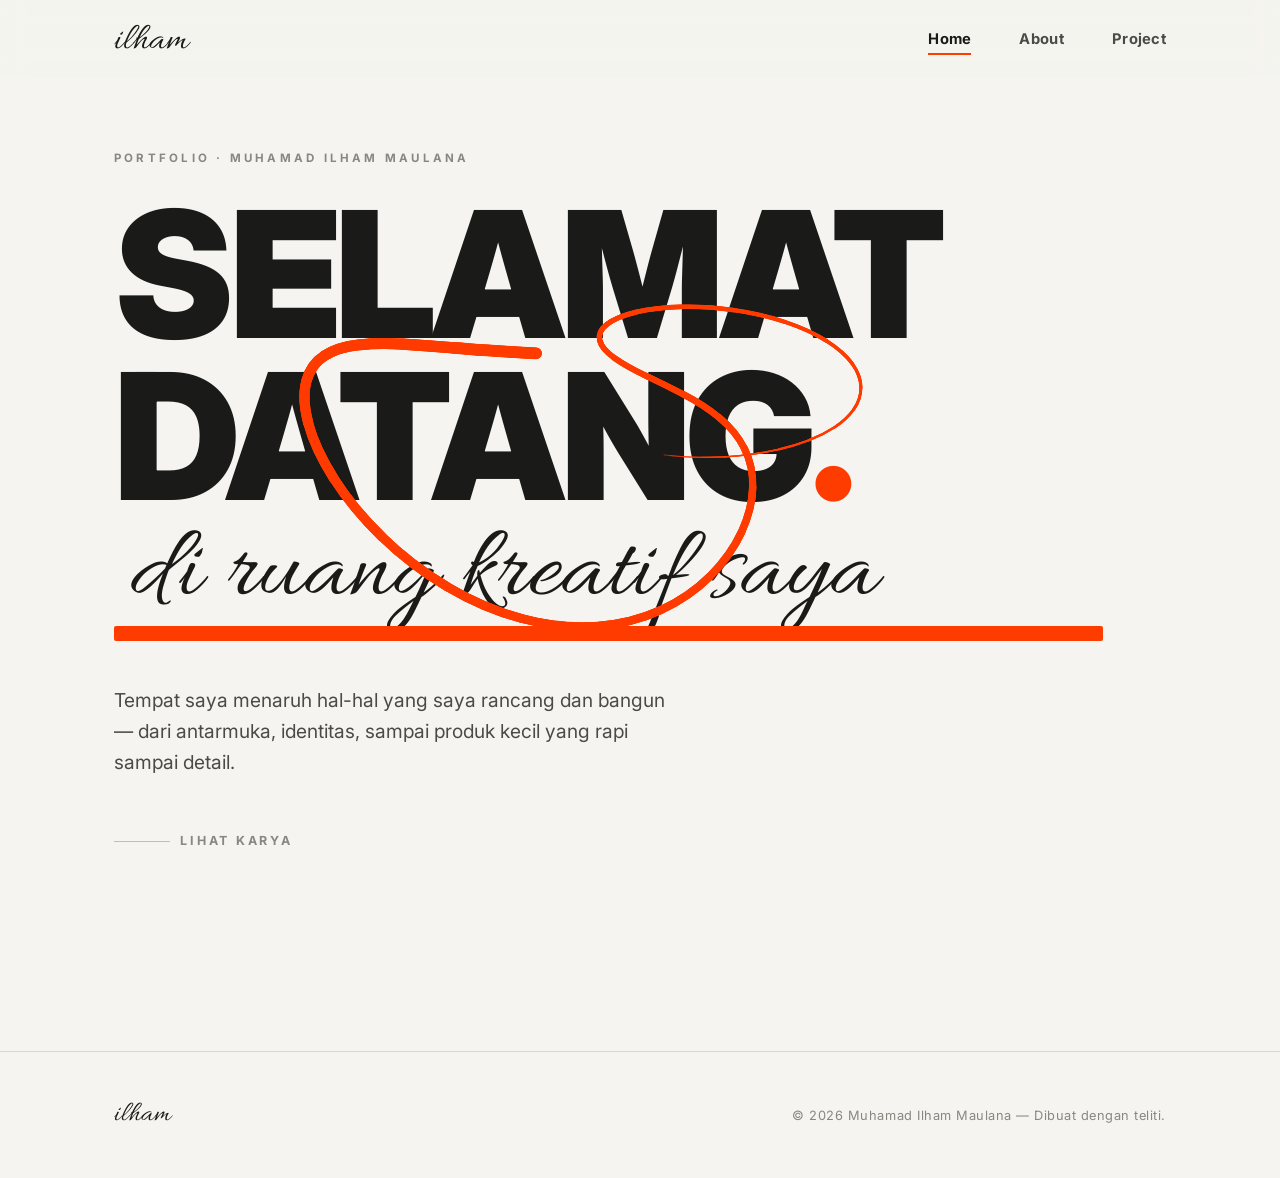
==== index.html @ 676413cc "first commit" ====
<!DOCTYPE html>
<html lang="id">
<head>
  <meta charset="UTF-8" />
  <meta name="viewport" content="width=device-width, initial-scale=1.0" />
  <title>ilham — Portfolio</title>
  <meta name="description" content="Portfolio Muhamad Ilham Maulana." />
  <link rel="preconnect" href="https://fonts.googleapis.com" />
  <link rel="preconnect" href="https://fonts.gstatic.com" crossorigin />
  <link href="https://fonts.googleapis.com/css2?family=Inter:wght@400;500;600;700;800;900&family=Allura&display=swap" rel="stylesheet" />
  <link rel="stylesheet" href="css/style.css" />
</head>
<body>

  <!-- cursor trail overlay -->
  <canvas class="cursor-trail" aria-hidden="true"></canvas>

  <!-- ===== Navbar (shared) ===== -->
  <header class="nav">
    <div class="container nav__inner">
      <a class="nav__logo" href="index.html" aria-label="ilham — beranda">ilham</a>
      <nav aria-label="Utama">
        <ul class="nav__links">
          <li><a class="nav__link" href="index.html">Home</a></li>
          <li><a class="nav__link" href="about.html">About</a></li>
          <li><a class="nav__link" href="projects.html">Project</a></li>
        </ul>
      </nav>
    </div>
  </header>

  <!-- ===== Hero ===== -->
  <main>
    <section class="hero container">
      <p class="hero__eyebrow eyebrow reveal d1">Portfolio · Muhamad Ilham Maulana</p>

      <h1 class="hero__title reveal d2">
        Selamat<br />Datang<span class="dot">.</span>
      </h1>

      <p class="hero__script reveal d3">di ruang kreatif saya</p>

      <p class="hero__lead reveal d4">
        Tempat saya menaruh hal-hal yang saya rancang dan bangun — dari
        antarmuka, identitas, sampai produk kecil yang rapi sampai detail.
      </p>

      <a class="hero__cue reveal d4" href="projects.html">
        <span class="line"></span> Lihat karya
      </a>
    </section>
  </main>

  <!-- ===== Footer (shared) ===== -->
  <footer class="foot">
    <div class="container foot__inner">
      <span class="foot__mark">ilham</span>
      <span class="foot__meta">© 2026 Muhamad Ilham Maulana — Dibuat dengan teliti.</span>
    </div>
  </footer>

  <script src="js/cursor.js"></script>
  <script src="js/main.js"></script>
</body>
</html>
---- css/style.css ----
/* =============================================================
   ilham — Portfolio
   Brand tokens by client. Type: Brother Signature + Inter.
   ============================================================= */

:root {
  /* Background */
  --aw-bg-base:        #FFFFFF;
  --aw-bg-page:        #F5F4F0;
  --aw-bg-surface:     #EEECEA;
  --aw-bg-hover:       #E4E2DC;
  /* Text */
  --aw-text-primary:   #1A1A18;
  --aw-text-secondary: #4A4A47;
  --aw-text-muted:     #888780;
  /* Border */
  --aw-border:         #D8D6D0;
  --aw-border-strong:  #C0BDB6;
  /* Brand / Accent */
  --aw-black:          #000000;
  --aw-yellow:         #E8E100;
  --aw-green:          #00C896;
  --aw-red:            #FF3C00;

  /* Type */
  --font-script: 'Brother Signature', 'Allura', cursive;
  --font-ui:     'Inter', system-ui, -apple-system, sans-serif;

  /* Scale */
  --maxw: 1180px;
  --pad:  clamp(1.25rem, 5vw, 4rem);
  --ease: cubic-bezier(.22, 1, .36, 1);
}

/* --- Brother Signature: drop the real font into assets/fonts/ to activate.
       Until then it falls back to Allura (declared via Google Fonts <link>). --- */
@font-face {
  font-family: 'Brother Signature';
  src: url('../assets/fonts/BrotherSignature.woff2') format('woff2'),
       url('../assets/fonts/BrotherSignature.woff')  format('woff');
  font-weight: 400;
  font-style: normal;
  font-display: swap;
}

/* ===== Reset ===== */
*, *::before, *::after { box-sizing: border-box; margin: 0; padding: 0; }
html { scroll-behavior: smooth; -webkit-text-size-adjust: 100%; }

body {
  font-family: var(--font-ui);
  background: var(--aw-bg-page);
  color: var(--aw-text-primary);
  line-height: 1.6;
  font-weight: 400;
  -webkit-font-smoothing: antialiased;
  text-rendering: optimizeLegibility;
  overflow-x: hidden;
}

img, svg { display: block; max-width: 100%; }
a { color: inherit; text-decoration: none; }

.container { width: 100%; max-width: var(--maxw); margin-inline: auto; padding-inline: var(--pad); }

.eyebrow {
  font-size: .72rem;
  font-weight: 700;
  letter-spacing: .28em;
  text-transform: uppercase;
  color: var(--aw-text-muted);
}

/* =============================================================
   NAVBAR  (shared across all pages)
   ============================================================= */
.nav {
  position: sticky;
  top: 0;
  z-index: 100;
  background: color-mix(in srgb, var(--aw-bg-page) 82%, transparent);
  backdrop-filter: saturate(140%) blur(12px);
  border-bottom: 1px solid transparent;
  transition: border-color .3s var(--ease), background .3s var(--ease);
}
.nav.is-scrolled { border-bottom-color: var(--aw-border); }

.nav__inner {
  display: flex;
  align-items: center;
  justify-content: space-between;
  height: 76px;
}

.nav__logo {
  font-family: var(--font-script);
  font-size: 2.4rem;
  line-height: 1;
  color: var(--aw-text-primary);
  padding-top: .35rem; /* optical centering for script baseline */
}

.nav__links {
  display: flex;
  align-items: center;
  gap: clamp(1.25rem, 4vw, 3rem);
  list-style: none;
}

.nav__link {
  position: relative;
  font-weight: 700;            /* Inter Bold */
  font-size: .92rem;
  letter-spacing: .02em;
  color: var(--aw-text-secondary);
  padding: .35rem 0;
  transition: color .25s var(--ease);
}
.nav__link:hover { color: var(--aw-text-primary); }

/* underline sweeps left -> right */
.nav__link::after {
  content: "";
  position: absolute;
  left: 0;
  bottom: -2px;
  width: 100%;
  height: 2px;
  background: var(--aw-text-primary);
  transform: scaleX(0);
  transform-origin: left;
  transition: transform .4s var(--ease);
}
.nav__link:hover::after,
.nav__link:focus-visible::after { transform: scaleX(1); }

/* current page: persistent red underline */
.nav__link.is-active { color: var(--aw-text-primary); }
.nav__link.is-active::after { background: var(--aw-red); transform: scaleX(1); }

/* keyboard focus */
.nav__link:focus-visible { outline: none; }
a:focus-visible, button:focus-visible {
  outline: 2px solid var(--aw-red);
  outline-offset: 4px;
  border-radius: 2px;
}

/* =============================================================
   FOOTER (shared)
   ============================================================= */
.foot {
  border-top: 1px solid var(--aw-border);
  margin-top: clamp(4rem, 10vw, 8rem);
}
.foot__inner {
  display: flex;
  flex-wrap: wrap;
  gap: 1rem;
  align-items: baseline;
  justify-content: space-between;
  padding-block: 2.5rem;
}
.foot__mark { font-family: var(--font-script); font-size: 1.8rem; }
.foot__meta { font-size: .8rem; color: var(--aw-text-muted); letter-spacing: .04em; }

/* =============================================================
   HOME — hero
   ============================================================= */
.hero {
  min-height: calc(100svh - 76px);
  display: flex;
  flex-direction: column;
  justify-content: center;
  padding-block: clamp(3rem, 8vh, 7rem);
  position: relative;
}
.hero__eyebrow { margin-bottom: 1.6rem; }

.hero__title {
  font-weight: 900;
  letter-spacing: -0.03em;
  line-height: 0.92;
  font-size: clamp(3.4rem, 14vw, 11rem);
  text-transform: uppercase;
  color: var(--aw-text-primary);
}
.hero__title .dot { color: var(--aw-red); }

/* flowing script line + animated brush stroke (signature element) */
.hero__script {
  position: relative;
  display: inline-block;
  font-family: var(--font-script);
  font-size: clamp(2.6rem, 9vw, 6.5rem);
  line-height: 1;
  color: var(--aw-text-primary);
  margin-top: .4rem;
  padding: 0 .15em .25em;
}
.hero__script::after {
  content: "";
  position: absolute;
  left: 0; right: 6%;
  bottom: .12em;
  height: .14em;
  background: var(--aw-red);
  border-radius: 2px;
  transform: scaleX(0);
  transform-origin: left;
  transition: transform 1s var(--ease) .5s;
}
.is-ready .hero__script::after { transform: scaleX(1); }

.hero__lead {
  max-width: 46ch;
  margin-top: 2rem;
  font-size: clamp(1rem, 2.4vw, 1.2rem);
  color: var(--aw-text-secondary);
}

.hero__cue {
  margin-top: clamp(2.5rem, 6vh, 4rem);
  display: inline-flex;
  align-items: center;
  gap: .65rem;
  font-size: .78rem;
  font-weight: 700;
  letter-spacing: .22em;
  text-transform: uppercase;
  color: var(--aw-text-muted);
}
.hero__cue .line {
  width: 56px; height: 1px; background: var(--aw-border-strong);
  position: relative; overflow: hidden;
}
.hero__cue .line::after {
  content: ""; position: absolute; inset: 0;
  background: var(--aw-text-primary);
  transform: translateX(-100%);
  animation: sweep 2.4s var(--ease) infinite;
}
@keyframes sweep { 50%, 100% { transform: translateX(100%); } }

/* load-reveal */
.reveal { opacity: 0; transform: translateY(18px); }
.is-ready .reveal { opacity: 1; transform: none; transition: opacity .8s var(--ease), transform .8s var(--ease); }
.is-ready .reveal.d1 { transition-delay: .08s; }
.is-ready .reveal.d2 { transition-delay: .18s; }
.is-ready .reveal.d3 { transition-delay: .30s; }
.is-ready .reveal.d4 { transition-delay: .42s; }

/* =============================================================
   ABOUT
   ============================================================= */
.about { padding-block: clamp(3rem, 8vh, 6rem); }
.about__head { max-width: 60ch; margin-bottom: clamp(2.5rem, 6vw, 4rem); }
.about__title {
  font-weight: 900;
  letter-spacing: -0.02em;
  line-height: 1.02;
  font-size: clamp(2.4rem, 7vw, 4.6rem);
  margin-top: 1rem;
}
.about__title .script {
  font-family: var(--font-script);
  font-weight: 400;
  text-transform: none;
  letter-spacing: 0;
  color: var(--aw-red);
}

.about__grid {
  display: grid;
  grid-template-columns: minmax(0, 0.85fr) minmax(0, 1.15fr);
  gap: clamp(2rem, 6vw, 5rem);
  align-items: start;
}

/* framed photo with offset accent block */
.about__photo {
  position: relative;
  isolation: isolate;
}
.about__photo::before {
  content: "";
  position: absolute;
  inset: 18px -18px -18px 18px;
  background: var(--aw-yellow);
  z-index: -1;
  transition: inset .5s var(--ease);
}
.about__photo:hover::before { inset: 10px -22px -22px 22px; }
.about__photo img {
  width: 100%;
  border: 1px solid var(--aw-border-strong);
  filter: grayscale(1) contrast(1.02);
  transition: filter .6s var(--ease);
}
.about__photo:hover img { filter: grayscale(0); }
.about__tag {
  position: absolute;
  left: 0; bottom: -1px;
  background: var(--aw-text-primary);
  color: var(--aw-bg-page);
  font-size: .68rem;
  font-weight: 700;
  letter-spacing: .2em;
  text-transform: uppercase;
  padding: .55rem .9rem;
}

.about__body p { color: var(--aw-text-secondary); margin-bottom: 1.1rem; }
.about__body p + p { margin-top: 0; }

.about__facts {
  list-style: none;
  margin-top: 2rem;
  border-top: 1px solid var(--aw-border);
}
.about__facts li {
  display: flex;
  justify-content: space-between;
  gap: 1rem;
  padding: .9rem 0;
  border-bottom: 1px solid var(--aw-border);
  font-size: .95rem;
}
.about__facts .k { color: var(--aw-text-muted); font-weight: 600; letter-spacing: .04em; }
.about__facts .v { color: var(--aw-text-primary); font-weight: 600; text-align: right; }

.about__sign {
  font-family: var(--font-script);
  font-size: 2.6rem;
  margin-top: 2rem;
  color: var(--aw-text-primary);
}

/* =============================================================
   PROJECTS
   ============================================================= */
.work { padding-block: clamp(3rem, 8vh, 6rem); }
.work__head {
  display: flex;
  flex-wrap: wrap;
  align-items: flex-end;
  justify-content: space-between;
  gap: 1rem;
  margin-bottom: clamp(2rem, 5vw, 3.5rem);
}
.work__title {
  font-weight: 900;
  letter-spacing: -0.02em;
  font-size: clamp(2.4rem, 7vw, 4.6rem);
  line-height: 1;
}
.work__count { font-size: .82rem; color: var(--aw-text-muted); letter-spacing: .04em; }

/* --- Project table (editorial index) --- */
.ptable {
  list-style: none;
  border-top: 1px solid var(--aw-border-strong);
}

.prow, .ptable__head {
  display: grid;
  grid-template-columns: 64px minmax(0, 1fr) 180px 88px 44px;
  align-items: center;
  gap: 1.5rem;
}

.ptable__head {
  padding: .9rem 0;
  border-bottom: 1px solid var(--aw-border);
  font-size: .7rem;
  font-weight: 700;
  letter-spacing: .22em;
  text-transform: uppercase;
  color: var(--aw-text-muted);
}

.prow {
  position: relative;
  padding: clamp(1.1rem, 2.6vw, 1.9rem) 0;
  border-bottom: 1px solid var(--aw-border);
  color: var(--aw-text-primary);
  transition: opacity .4s var(--ease);
}
/* dim the rest of the table while one row is hovered */
.ptable:hover .prow { opacity: .4; }
.ptable .prow:hover { opacity: 1; }

.prow .c-num {
  font-size: .82rem; font-weight: 700; letter-spacing: .12em;
  color: var(--aw-text-muted);
  transition: color .35s var(--ease);
}
.prow:hover .c-num { color: var(--aw-red); }

.prow .c-name {
  font-weight: 800;
  font-size: clamp(1.5rem, 4vw, 2.4rem);
  letter-spacing: -0.02em;
  line-height: 1.05;
  transition: transform .4s var(--ease);
}
.prow:hover .c-name { transform: translateX(10px); }

.prow .c-cat { color: var(--aw-text-secondary); font-size: .95rem; font-weight: 500; }
.prow .c-year { color: var(--aw-text-muted); font-size: .95rem; font-variant-numeric: tabular-nums; }

.prow .c-go {
  justify-self: end;
  font-size: 1.4rem; line-height: 1;
  color: var(--aw-text-muted);
  transform: translate(-6px, 4px);
  opacity: 0;
  transition: transform .4s var(--ease), opacity .4s var(--ease), color .4s var(--ease);
}
.prow:hover .c-go { opacity: 1; transform: none; color: var(--aw-red); }

/* --- Floating image preview that trails the cursor --- */
.preview {
  position: fixed;
  top: 0; left: 0;
  width: 280px; height: 210px;
  pointer-events: none;
  z-index: 60;
  border-radius: 6px;
  overflow: hidden;
  border: 1px solid var(--aw-border-strong);
  box-shadow: 0 30px 60px -22px rgba(26,26,24,.5);
  opacity: 0;
  transform: translate(-50%, -50%) scale(.9);
  transition: opacity .3s var(--ease);
  will-change: transform;
}
.preview.is-on { opacity: 1; }
.preview img { width: 100%; height: 100%; object-fit: cover; }

/* --- Interactive cursor trail (canvas overlay) --- */
.cursor-trail {
  position: fixed;
  inset: 0;
  width: 100vw; height: 100vh;
  pointer-events: none;
  z-index: 9999;
}

/* =============================================================
   Responsive
   ============================================================= */
@media (max-width: 760px) {
  .about__grid { grid-template-columns: 1fr; }
  .about__photo { max-width: 420px; }
  .nav__logo { font-size: 2rem; }
}

@media (max-width: 680px) {
  .prow, .ptable__head { grid-template-columns: 40px minmax(0, 1fr) 36px; gap: 1rem; }
  .ptable__head .c-cat, .ptable__head .c-year,
  .prow .c-cat, .prow .c-year { display: none; }
  .prow .c-go { opacity: 1; transform: none; }
  .prow:hover .c-name { transform: none; }
}

/* the cursor trail + preview are desktop pointer enhancements only */
@media (hover: none), (pointer: coarse) {
  .cursor-trail, .preview { display: none !important; }
}

/* =============================================================
   Reduced motion
   ============================================================= */
@media (prefers-reduced-motion: reduce) {
  * { animation: none !important; transition: none !important; }
  .reveal { opacity: 1; transform: none; }
  .hero__script::after { transform: scaleX(1); }
  .cursor-trail { display: none !important; }
}
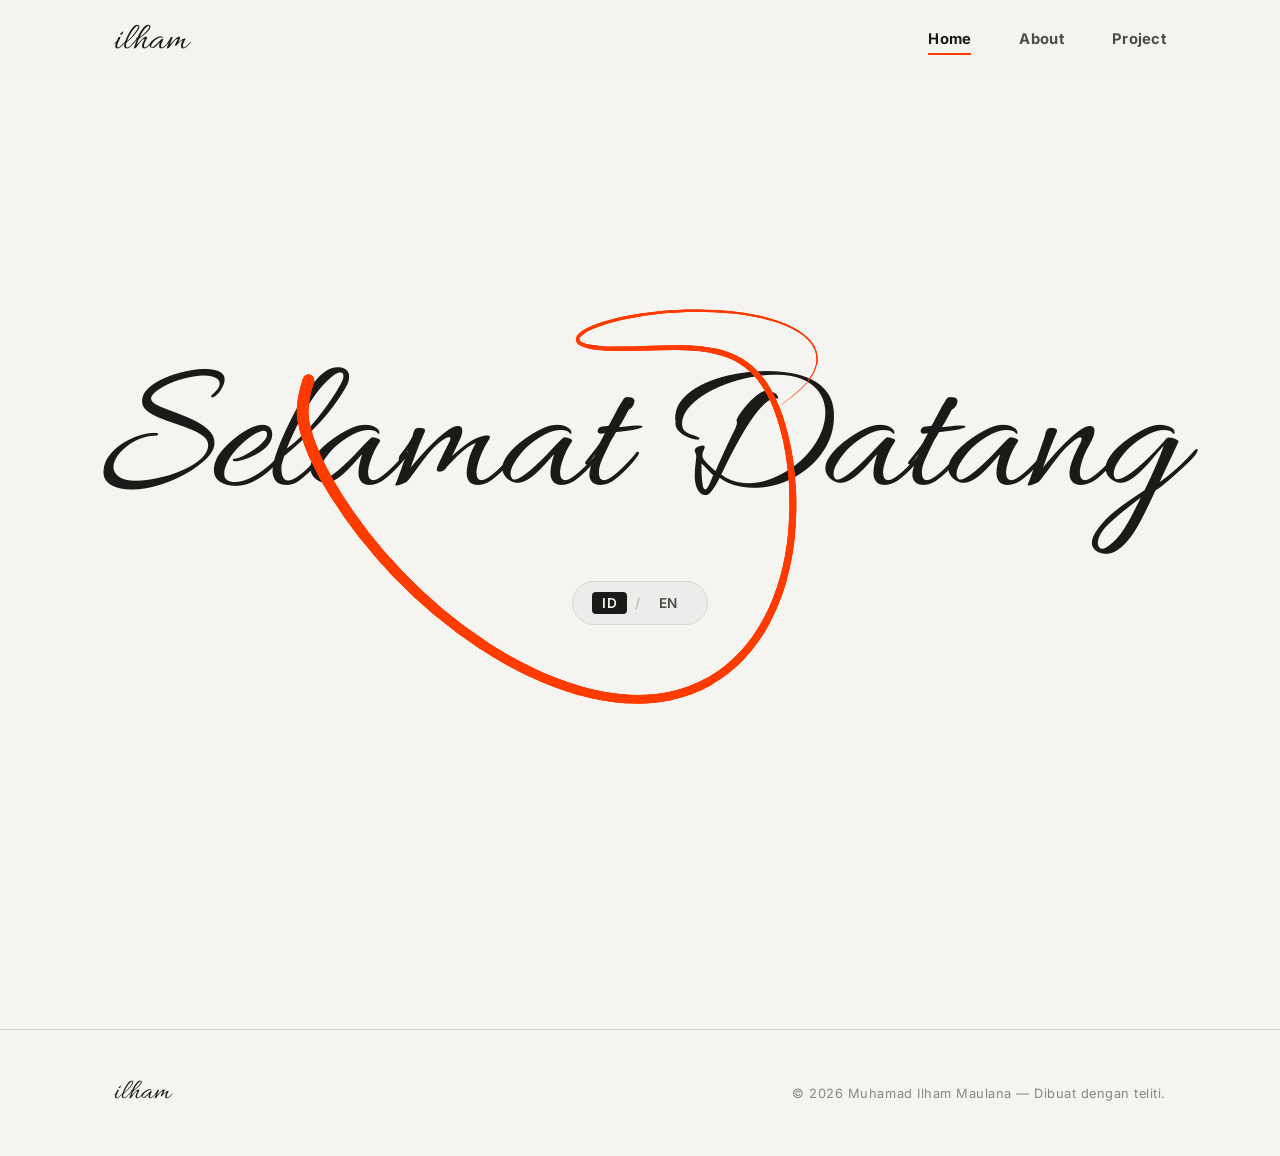
==== commit 6fdda5f9: "update again" ====
--- a/index.html
+++ b/index.html
@@ -8,6 +8,7 @@
   <link rel="preconnect" href="https://fonts.googleapis.com" />
   <link rel="preconnect" href="https://fonts.gstatic.com" crossorigin />
   <link href="https://fonts.googleapis.com/css2?family=Inter:wght@400;500;600;700;800;900&family=Allura&display=swap" rel="stylesheet" />
+  <link rel="stylesheet" href="css/cursor.css" />
   <link rel="stylesheet" href="css/style.css" />
 </head>
 <body>
@@ -29,25 +30,18 @@
     </div>
   </header>
 
-  <!-- ===== Hero ===== -->
+  <!-- ===== Welcome ===== -->
   <main>
-    <section class="hero container">
-      <p class="hero__eyebrow eyebrow reveal d1">Portfolio · Muhamad Ilham Maulana</p>
+    <section class="welcome">
+      <h1 class="welcome__text reveal d1" data-id="greeting">Selamat Datang</h1>
 
-      <h1 class="hero__title reveal d2">
-        Selamat<br />Datang<span class="dot">.</span>
-      </h1>
-
-      <p class="hero__script reveal d3">di ruang kreatif saya</p>
-
-      <p class="hero__lead reveal d4">
-        Tempat saya menaruh hal-hal yang saya rancang dan bangun — dari
-        antarmuka, identitas, sampai produk kecil yang rapi sampai detail.
-      </p>
-
-      <a class="hero__cue reveal d4" href="projects.html">
-        <span class="line"></span> Lihat karya
-      </a>
+      <div class="welcome__controls">
+        <button class="lang-toggle" aria-label="Toggle language">
+          <span class="lang-indicator" data-lang="id">ID</span>
+          <span class="lang-divider">/</span>
+          <span class="lang-indicator" data-lang="en">EN</span>
+        </button>
+      </div>
     </section>
   </main>
 
--- a/css/cursor.css
+++ b/css/cursor.css
@@ -0,0 +1,24 @@
+body {
+  cursor: none;
+}
+
+.cursor-trail {
+  position: fixed;
+  inset: 0;
+  width: 100vw;
+  height: 100vh;
+  pointer-events: none;
+  z-index: 9999;
+}
+
+@media (hover: none), (pointer: coarse) {
+  .cursor-trail {
+    display: none !important;
+  }
+}
+
+@media (prefers-reduced-motion: reduce) {
+  .cursor-trail {
+    display: none !important;
+  }
+}
--- a/css/style.css
+++ b/css/style.css
@@ -165,82 +165,74 @@
 .foot__meta { font-size: .8rem; color: var(--aw-text-muted); letter-spacing: .04em; }
 
 /* =============================================================
-   HOME — hero
-   ============================================================= */
-.hero {
+   HOME — welcome
+   ============================================================= */
+.welcome {
   min-height: calc(100svh - 76px);
   display: flex;
   flex-direction: column;
   justify-content: center;
+  align-items: center;
   padding-block: clamp(3rem, 8vh, 7rem);
   position: relative;
-}
-.hero__eyebrow { margin-bottom: 1.6rem; }
-
-.hero__title {
-  font-weight: 900;
-  letter-spacing: -0.03em;
-  line-height: 0.92;
-  font-size: clamp(3.4rem, 14vw, 11rem);
-  text-transform: uppercase;
-  color: var(--aw-text-primary);
-}
-.hero__title .dot { color: var(--aw-red); }
-
-/* flowing script line + animated brush stroke (signature element) */
-.hero__script {
-  position: relative;
-  display: inline-block;
+  text-align: center;
+}
+
+.welcome__text {
   font-family: var(--font-script);
-  font-size: clamp(2.6rem, 9vw, 6.5rem);
+  font-size: clamp(4rem, 20vw, 12rem);
+  font-weight: 400;
   line-height: 1;
   color: var(--aw-text-primary);
-  margin-top: .4rem;
-  padding: 0 .15em .25em;
-}
-.hero__script::after {
-  content: "";
-  position: absolute;
-  left: 0; right: 6%;
-  bottom: .12em;
-  height: .14em;
-  background: var(--aw-red);
-  border-radius: 2px;
-  transform: scaleX(0);
-  transform-origin: left;
-  transition: transform 1s var(--ease) .5s;
-}
-.is-ready .hero__script::after { transform: scaleX(1); }
-
-.hero__lead {
-  max-width: 46ch;
-  margin-top: 2rem;
-  font-size: clamp(1rem, 2.4vw, 1.2rem);
+  letter-spacing: -0.02em;
+  margin: 0;
+}
+
+.welcome__controls {
+  margin-top: clamp(2rem, 4vh, 3rem);
+  display: flex;
+  gap: 1rem;
+  justify-content: center;
+  align-items: center;
+}
+
+.lang-toggle {
+  display: flex;
+  align-items: center;
+  gap: 0.5rem;
+  padding: 0.6rem 1.2rem;
+  background: var(--aw-bg-surface);
+  border: 1px solid var(--aw-border);
+  border-radius: 999px;
+  cursor: pointer;
+  font-size: 0.85rem;
+  font-weight: 600;
+  letter-spacing: 0.06em;
   color: var(--aw-text-secondary);
-}
-
-.hero__cue {
-  margin-top: clamp(2.5rem, 6vh, 4rem);
-  display: inline-flex;
-  align-items: center;
-  gap: .65rem;
-  font-size: .78rem;
-  font-weight: 700;
-  letter-spacing: .22em;
-  text-transform: uppercase;
-  color: var(--aw-text-muted);
-}
-.hero__cue .line {
-  width: 56px; height: 1px; background: var(--aw-border-strong);
-  position: relative; overflow: hidden;
-}
-.hero__cue .line::after {
-  content: ""; position: absolute; inset: 0;
+  transition: all 0.3s var(--ease);
+  font-family: var(--font-ui);
+}
+
+.lang-toggle:hover {
+  background: var(--aw-bg-hover);
+  border-color: var(--aw-text-primary);
+  color: var(--aw-text-primary);
+}
+
+.lang-indicator {
+  padding: 0.2rem 0.6rem;
+  border-radius: 4px;
+  transition: all 0.3s var(--ease);
+}
+
+.lang-indicator.active {
   background: var(--aw-text-primary);
-  transform: translateX(-100%);
-  animation: sweep 2.4s var(--ease) infinite;
-}
-@keyframes sweep { 50%, 100% { transform: translateX(100%); } }
+  color: var(--aw-bg-page);
+}
+
+.lang-divider {
+  color: var(--aw-border-strong);
+}
 
 /* load-reveal */
 .reveal { opacity: 0; transform: translateY(18px); }
@@ -356,21 +348,31 @@
 }
 .work__count { font-size: .82rem; color: var(--aw-text-muted); letter-spacing: .04em; }
 
-/* --- Project table (editorial index) --- */
+.work__content {
+  display: grid;
+  grid-template-columns: 1fr 260px;
+  gap: clamp(1.5rem, 4vw, 3rem);
+  align-items: start;
+}
+
+/* --- Project table (modern table design) --- */
 .ptable {
   list-style: none;
   border-top: 1px solid var(--aw-border-strong);
+  border-radius: 8px;
+  overflow: hidden;
 }
 
 .prow, .ptable__head {
   display: grid;
-  grid-template-columns: 64px minmax(0, 1fr) 180px 88px 44px;
-  align-items: center;
-  gap: 1.5rem;
+  grid-template-columns: 50px minmax(0, 1fr) 140px 70px 40px;
+  align-items: center;
+  gap: 1rem;
 }
 
 .ptable__head {
-  padding: .9rem 0;
+  padding: 0.9rem 1rem;
+  background: var(--aw-bg-surface);
   border-bottom: 1px solid var(--aw-border);
   font-size: .7rem;
   font-weight: 700;
@@ -381,30 +383,36 @@
 
 .prow {
   position: relative;
-  padding: clamp(1.1rem, 2.6vw, 1.9rem) 0;
+  padding: 0.9rem 1rem;
   border-bottom: 1px solid var(--aw-border);
   color: var(--aw-text-primary);
-  transition: opacity .4s var(--ease);
-}
-/* dim the rest of the table while one row is hovered */
-.ptable:hover .prow { opacity: .4; }
-.ptable .prow:hover { opacity: 1; }
+  background: var(--aw-bg-base);
+  transition: all .3s var(--ease);
+}
+
+.prow:last-child { border-bottom: none; }
+
+.prow:hover {
+  background: var(--aw-bg-surface);
+  padding-left: 1.2rem;
+  padding-right: 0.8rem;
+}
 
 .prow .c-num {
   font-size: .82rem; font-weight: 700; letter-spacing: .12em;
   color: var(--aw-text-muted);
-  transition: color .35s var(--ease);
+  transition: color .3s var(--ease);
 }
 .prow:hover .c-num { color: var(--aw-red); }
 
 .prow .c-name {
   font-weight: 800;
-  font-size: clamp(1.5rem, 4vw, 2.4rem);
+  font-size: clamp(1rem, 2.5vw, 1.4rem);
   letter-spacing: -0.02em;
   line-height: 1.05;
-  transition: transform .4s var(--ease);
-}
-.prow:hover .c-name { transform: translateX(10px); }
+  transition: transform .3s var(--ease);
+}
+.prow:hover .c-name { transform: translateX(8px); }
 
 .prow .c-cat { color: var(--aw-text-secondary); font-size: .95rem; font-weight: 500; }
 .prow .c-year { color: var(--aw-text-muted); font-size: .95rem; font-variant-numeric: tabular-nums; }
@@ -413,43 +421,39 @@
   justify-self: end;
   font-size: 1.4rem; line-height: 1;
   color: var(--aw-text-muted);
-  transform: translate(-6px, 4px);
   opacity: 0;
-  transition: transform .4s var(--ease), opacity .4s var(--ease), color .4s var(--ease);
+  transform: translate(6px, 0);
+  transition: all .3s var(--ease);
 }
 .prow:hover .c-go { opacity: 1; transform: none; color: var(--aw-red); }
 
-/* --- Floating image preview that trails the cursor --- */
-.preview {
-  position: fixed;
-  top: 0; left: 0;
-  width: 280px; height: 210px;
-  pointer-events: none;
-  z-index: 60;
-  border-radius: 6px;
+/* --- Sidebar image preview --- */
+.work__preview {
+  position: sticky;
+  top: clamp(4rem, 10vh, 8rem);
+  width: 100%;
+  aspect-ratio: 4/3;
+  border-radius: 8px;
   overflow: hidden;
   border: 1px solid var(--aw-border-strong);
-  box-shadow: 0 30px 60px -22px rgba(26,26,24,.5);
-  opacity: 0;
-  transform: translate(-50%, -50%) scale(.9);
+  box-shadow: 0 12px 32px -8px rgba(26,26,24,.12);
+  background: var(--aw-bg-surface);
+}
+.work__preview img {
+  width: 100%;
+  height: 100%;
+  object-fit: cover;
   transition: opacity .3s var(--ease);
-  will-change: transform;
-}
-.preview.is-on { opacity: 1; }
-.preview img { width: 100%; height: 100%; object-fit: cover; }
-
-/* --- Interactive cursor trail (canvas overlay) --- */
-.cursor-trail {
-  position: fixed;
-  inset: 0;
-  width: 100vw; height: 100vh;
-  pointer-events: none;
-  z-index: 9999;
 }
 
 /* =============================================================
    Responsive
    ============================================================= */
+@media (max-width: 1024px) {
+  .work__content { grid-template-columns: 1fr; }
+  .work__preview { position: relative; top: auto; }
+}
+
 @media (max-width: 760px) {
   .about__grid { grid-template-columns: 1fr; }
   .about__photo { max-width: 420px; }
@@ -464,9 +468,9 @@
   .prow:hover .c-name { transform: none; }
 }
 
-/* the cursor trail + preview are desktop pointer enhancements only */
+/* preview is desktop pointer enhancement only */
 @media (hover: none), (pointer: coarse) {
-  .cursor-trail, .preview { display: none !important; }
+  .preview { display: none !important; }
 }
 
 /* =============================================================
@@ -476,5 +480,4 @@
   * { animation: none !important; transition: none !important; }
   .reveal { opacity: 1; transform: none; }
   .hero__script::after { transform: scaleX(1); }
-  .cursor-trail { display: none !important; }
-}
+}
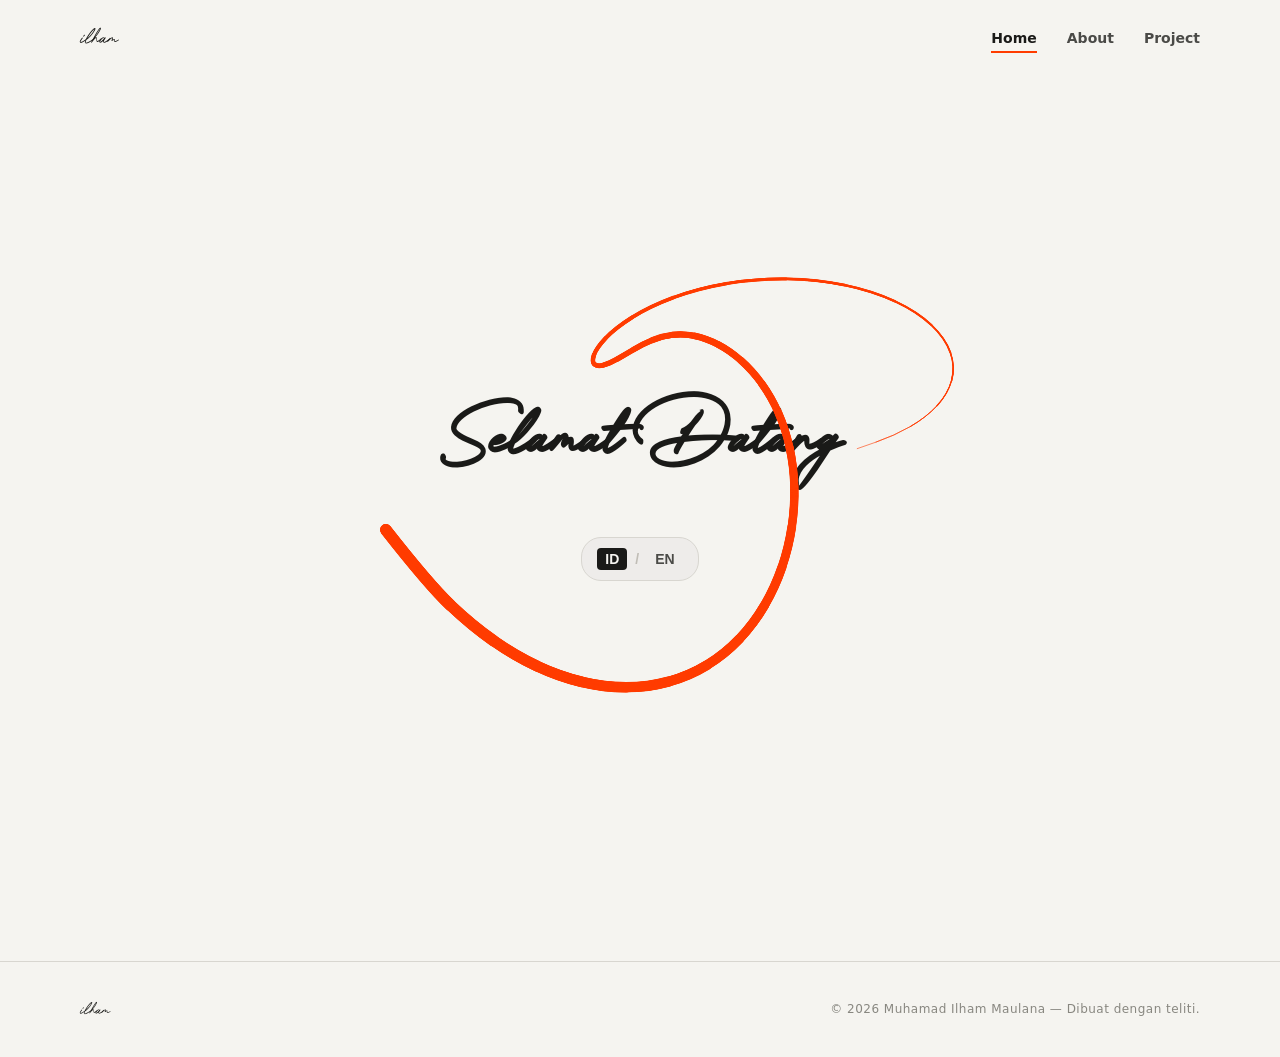
==== commit f2503dec: "update" ====
--- a/index.html
+++ b/index.html
@@ -5,18 +5,12 @@
   <meta name="viewport" content="width=device-width, initial-scale=1.0" />
   <title>ilham — Portfolio</title>
   <meta name="description" content="Portfolio Muhamad Ilham Maulana." />
-  <link rel="preconnect" href="https://fonts.googleapis.com" />
-  <link rel="preconnect" href="https://fonts.gstatic.com" crossorigin />
-  <link href="https://fonts.googleapis.com/css2?family=Inter:wght@400;500;600;700;800;900&family=Allura&display=swap" rel="stylesheet" />
   <link rel="stylesheet" href="css/cursor.css" />
   <link rel="stylesheet" href="css/style.css" />
 </head>
 <body>
 
-  <!-- cursor trail overlay -->
   <canvas class="cursor-trail" aria-hidden="true"></canvas>
-
-  <!-- ===== Navbar (shared) ===== -->
   <header class="nav">
     <div class="container nav__inner">
       <a class="nav__logo" href="index.html" aria-label="ilham — beranda">ilham</a>
@@ -30,7 +24,6 @@
     </div>
   </header>
 
-  <!-- ===== Welcome ===== -->
   <main>
     <section class="welcome">
       <h1 class="welcome__text reveal d1" data-id="greeting">Selamat Datang</h1>
@@ -45,7 +38,6 @@
     </section>
   </main>
 
-  <!-- ===== Footer (shared) ===== -->
   <footer class="foot">
     <div class="container foot__inner">
       <span class="foot__mark">ilham</span>
--- a/css/style.css
+++ b/css/style.css
@@ -1,483 +1,540 @@
-/* =============================================================
-   ilham — Portfolio
-   Brand tokens by client. Type: Brother Signature + Inter.
-   ============================================================= */
-
-:root {
-  /* Background */
-  --aw-bg-base:        #FFFFFF;
-  --aw-bg-page:        #F5F4F0;
-  --aw-bg-surface:     #EEECEA;
-  --aw-bg-hover:       #E4E2DC;
-  /* Text */
-  --aw-text-primary:   #1A1A18;
-  --aw-text-secondary: #4A4A47;
-  --aw-text-muted:     #888780;
-  /* Border */
-  --aw-border:         #D8D6D0;
-  --aw-border-strong:  #C0BDB6;
-  /* Brand / Accent */
-  --aw-black:          #000000;
-  --aw-yellow:         #E8E100;
-  --aw-green:          #00C896;
-  --aw-red:            #FF3C00;
-
-  /* Type */
-  --font-script: 'Brother Signature', 'Allura', cursive;
-  --font-ui:     'Inter', system-ui, -apple-system, sans-serif;
-
-  /* Scale */
-  --maxw: 1180px;
-  --pad:  clamp(1.25rem, 5vw, 4rem);
-  --ease: cubic-bezier(.22, 1, .36, 1);
-}
-
-/* --- Brother Signature: drop the real font into assets/fonts/ to activate.
-       Until then it falls back to Allura (declared via Google Fonts <link>). --- */
+/* ilham — Portfolio */
+
 @font-face {
   font-family: 'Brother Signature';
-  src: url('../assets/fonts/BrotherSignature.woff2') format('woff2'),
-       url('../assets/fonts/BrotherSignature.woff')  format('woff');
-  font-weight: 400;
-  font-style: normal;
-  font-display: swap;
-}
-
-/* ===== Reset ===== */
-*, *::before, *::after { box-sizing: border-box; margin: 0; padding: 0; }
-html { scroll-behavior: smooth; -webkit-text-size-adjust: 100%; }
+  src: url('../assets/Brother Signature.otf') format('opentype');
+}
+
+/* Reset */
+* {
+  margin: 0;
+  padding: 0;
+  box-sizing: border-box;
+}
+
+html {
+  scroll-behavior: smooth;
+}
 
 body {
-  font-family: var(--font-ui);
-  background: var(--aw-bg-page);
-  color: var(--aw-text-primary);
+  font-family: system-ui, -apple-system, sans-serif;
+  background-color: #F5F4F0;
+  color: #1A1A18;
   line-height: 1.6;
   font-weight: 400;
-  -webkit-font-smoothing: antialiased;
-  text-rendering: optimizeLegibility;
-  overflow-x: hidden;
-}
-
-img, svg { display: block; max-width: 100%; }
-a { color: inherit; text-decoration: none; }
-
-.container { width: 100%; max-width: var(--maxw); margin-inline: auto; padding-inline: var(--pad); }
-
-.eyebrow {
-  font-size: .72rem;
-  font-weight: 700;
-  letter-spacing: .28em;
-  text-transform: uppercase;
-  color: var(--aw-text-muted);
-}
-
-/* =============================================================
-   NAVBAR  (shared across all pages)
-   ============================================================= */
+  cursor: auto;
+}
+
+img, svg {
+  display: block;
+  max-width: 100%;
+}
+
+a {
+  color: inherit;
+  text-decoration: none;
+}
+
+.container {
+  width: 100%;
+  max-width: 1180px;
+  margin: 0 auto;
+  padding: 0 30px;
+}
+
+/* Navbar */
 .nav {
   position: sticky;
   top: 0;
   z-index: 100;
-  background: color-mix(in srgb, var(--aw-bg-page) 82%, transparent);
-  backdrop-filter: saturate(140%) blur(12px);
+  background-color: rgba(245, 244, 240, 0.95);
   border-bottom: 1px solid transparent;
-  transition: border-color .3s var(--ease), background .3s var(--ease);
-}
-.nav.is-scrolled { border-bottom-color: var(--aw-border); }
+  transition: border-color 0.3s ease;
+}
+
+.nav.is-scrolled {
+  border-bottom-color: #D8D6D0;
+}
 
 .nav__inner {
   display: flex;
   align-items: center;
   justify-content: space-between;
   height: 76px;
+  max-width: 1180px;
+  margin: 0 auto;
+  padding: 0 30px;
 }
 
 .nav__logo {
-  font-family: var(--font-script);
-  font-size: 2.4rem;
-  line-height: 1;
-  color: var(--aw-text-primary);
-  padding-top: .35rem; /* optical centering for script baseline */
+  font-family: 'Brother Signature', cursive;
+  font-size: 28px;
+  color: #1A1A18;
 }
 
 .nav__links {
   display: flex;
-  align-items: center;
-  gap: clamp(1.25rem, 4vw, 3rem);
+  gap: 30px;
   list-style: none;
 }
 
 .nav__link {
-  position: relative;
-  font-weight: 700;            /* Inter Bold */
-  font-size: .92rem;
-  letter-spacing: .02em;
-  color: var(--aw-text-secondary);
-  padding: .35rem 0;
-  transition: color .25s var(--ease);
-}
-.nav__link:hover { color: var(--aw-text-primary); }
-
-/* underline sweeps left -> right */
-.nav__link::after {
-  content: "";
-  position: absolute;
-  left: 0;
-  bottom: -2px;
-  width: 100%;
-  height: 2px;
-  background: var(--aw-text-primary);
-  transform: scaleX(0);
-  transform-origin: left;
-  transition: transform .4s var(--ease);
-}
-.nav__link:hover::after,
-.nav__link:focus-visible::after { transform: scaleX(1); }
-
-/* current page: persistent red underline */
-.nav__link.is-active { color: var(--aw-text-primary); }
-.nav__link.is-active::after { background: var(--aw-red); transform: scaleX(1); }
-
-/* keyboard focus */
-.nav__link:focus-visible { outline: none; }
-a:focus-visible, button:focus-visible {
-  outline: 2px solid var(--aw-red);
-  outline-offset: 4px;
-  border-radius: 2px;
-}
-
-/* =============================================================
-   FOOTER (shared)
-   ============================================================= */
+  font-weight: 700;
+  font-size: 14px;
+  color: #4A4A47;
+  padding: 5px 0;
+  border-bottom: 2px solid transparent;
+  transition: all 0.3s ease;
+}
+
+.nav__link:hover {
+  color: #1A1A18;
+  border-bottom-color: #1A1A18;
+}
+
+.nav__link.is-active {
+  color: #1A1A18;
+  border-bottom-color: #FF3C00;
+}
+
+/* Footer */
 .foot {
-  border-top: 1px solid var(--aw-border);
-  margin-top: clamp(4rem, 10vw, 8rem);
-}
+  border-top: 1px solid #D8D6D0;
+  margin-top: 60px;
+}
+
 .foot__inner {
   display: flex;
   flex-wrap: wrap;
-  gap: 1rem;
+  gap: 20px;
   align-items: baseline;
   justify-content: space-between;
-  padding-block: 2.5rem;
-}
-.foot__mark { font-family: var(--font-script); font-size: 1.8rem; }
-.foot__meta { font-size: .8rem; color: var(--aw-text-muted); letter-spacing: .04em; }
-
-/* =============================================================
-   HOME — welcome
-   ============================================================= */
+  max-width: 1180px;
+  margin: 0 auto;
+  padding: 30px;
+}
+
+.foot__mark {
+  font-family: 'Brother Signature', cursive;
+  font-size: 22px;
+}
+
+.foot__meta {
+  font-size: 12px;
+  color: #888780;
+  letter-spacing: 0.04em;
+}
+
+/* Home Page */
 .welcome {
-  min-height: calc(100svh - 76px);
+  min-height: calc(100vh - 76px);
   display: flex;
   flex-direction: column;
   justify-content: center;
   align-items: center;
-  padding-block: clamp(3rem, 8vh, 7rem);
-  position: relative;
+  padding: 60px 30px;
   text-align: center;
 }
 
 .welcome__text {
-  font-family: var(--font-script);
-  font-size: clamp(4rem, 20vw, 12rem);
-  font-weight: 400;
+  font-family: 'Brother Signature', cursive;
+  font-size: 80px;
   line-height: 1;
-  color: var(--aw-text-primary);
-  letter-spacing: -0.02em;
-  margin: 0;
+  color: #1A1A18;
+  margin-bottom: 30px;
 }
 
 .welcome__controls {
-  margin-top: clamp(2rem, 4vh, 3rem);
-  display: flex;
-  gap: 1rem;
+  margin-top: 30px;
+  display: flex;
+  gap: 10px;
   justify-content: center;
+}
+
+.lang-toggle {
+  display: flex;
   align-items: center;
-}
-
-.lang-toggle {
-  display: flex;
-  align-items: center;
-  gap: 0.5rem;
-  padding: 0.6rem 1.2rem;
-  background: var(--aw-bg-surface);
-  border: 1px solid var(--aw-border);
-  border-radius: 999px;
+  gap: 8px;
+  padding: 10px 15px;
+  background-color: #EEECEA;
+  border: 1px solid #D8D6D0;
+  border-radius: 20px;
   cursor: pointer;
-  font-size: 0.85rem;
+  font-size: 14px;
   font-weight: 600;
-  letter-spacing: 0.06em;
-  color: var(--aw-text-secondary);
-  transition: all 0.3s var(--ease);
-  font-family: var(--font-ui);
+  color: #4A4A47;
+  transition: all 0.3s ease;
 }
 
 .lang-toggle:hover {
-  background: var(--aw-bg-hover);
-  border-color: var(--aw-text-primary);
-  color: var(--aw-text-primary);
+  background-color: #E4E2DC;
+  border-color: #1A1A18;
+  color: #1A1A18;
 }
 
 .lang-indicator {
-  padding: 0.2rem 0.6rem;
+  padding: 3px 8px;
   border-radius: 4px;
-  transition: all 0.3s var(--ease);
+  transition: all 0.3s ease;
 }
 
 .lang-indicator.active {
-  background: var(--aw-text-primary);
-  color: var(--aw-bg-page);
+  background-color: #1A1A18;
+  color: #F5F4F0;
 }
 
 .lang-divider {
-  color: var(--aw-border-strong);
-}
-
-/* load-reveal */
-.reveal { opacity: 0; transform: translateY(18px); }
-.is-ready .reveal { opacity: 1; transform: none; transition: opacity .8s var(--ease), transform .8s var(--ease); }
-.is-ready .reveal.d1 { transition-delay: .08s; }
-.is-ready .reveal.d2 { transition-delay: .18s; }
-.is-ready .reveal.d3 { transition-delay: .30s; }
-.is-ready .reveal.d4 { transition-delay: .42s; }
-
-/* =============================================================
-   ABOUT
-   ============================================================= */
-.about { padding-block: clamp(3rem, 8vh, 6rem); }
-.about__head { max-width: 60ch; margin-bottom: clamp(2.5rem, 6vw, 4rem); }
+  color: #C0BDB6;
+}
+
+/* Load reveal animation */
+.reveal {
+  opacity: 0;
+  transform: translateY(18px);
+}
+
+.is-ready .reveal {
+  opacity: 1;
+  transform: translateY(0);
+  transition: opacity 0.8s ease, transform 0.8s ease;
+}
+
+.is-ready .reveal.d1 { transition-delay: 0.08s; }
+.is-ready .reveal.d2 { transition-delay: 0.18s; }
+.is-ready .reveal.d3 { transition-delay: 0.30s; }
+
+/* About Page */
+.about {
+  padding: 60px 0;
+}
+
+.about__head {
+  max-width: 60ch;
+  margin-bottom: 60px;
+}
+
 .about__title {
   font-weight: 900;
-  letter-spacing: -0.02em;
-  line-height: 1.02;
-  font-size: clamp(2.4rem, 7vw, 4.6rem);
-  margin-top: 1rem;
-}
+  font-size: 48px;
+  line-height: 1.1;
+  margin-top: 15px;
+}
+
 .about__title .script {
-  font-family: var(--font-script);
+  font-family: 'Brother Signature', cursive;
   font-weight: 400;
-  text-transform: none;
-  letter-spacing: 0;
-  color: var(--aw-red);
+  color: #FF3C00;
 }
 
 .about__grid {
   display: grid;
-  grid-template-columns: minmax(0, 0.85fr) minmax(0, 1.15fr);
-  gap: clamp(2rem, 6vw, 5rem);
+  grid-template-columns: 1fr 1fr;
+  gap: 60px;
   align-items: start;
 }
 
-/* framed photo with offset accent block */
 .about__photo {
   position: relative;
-  isolation: isolate;
-}
+}
+
 .about__photo::before {
   content: "";
   position: absolute;
   inset: 18px -18px -18px 18px;
-  background: var(--aw-yellow);
+  background-color: #E8E100;
   z-index: -1;
-  transition: inset .5s var(--ease);
-}
-.about__photo:hover::before { inset: 10px -22px -22px 22px; }
+  transition: inset 0.5s ease;
+}
+
+.about__photo:hover::before {
+  inset: 10px -22px -22px 22px;
+}
+
 .about__photo img {
   width: 100%;
-  border: 1px solid var(--aw-border-strong);
+  border: 1px solid #C0BDB6;
   filter: grayscale(1) contrast(1.02);
-  transition: filter .6s var(--ease);
-}
-.about__photo:hover img { filter: grayscale(0); }
+  transition: filter 0.6s ease;
+}
+
+.about__photo:hover img {
+  filter: grayscale(0);
+}
+
 .about__tag {
   position: absolute;
-  left: 0; bottom: -1px;
-  background: var(--aw-text-primary);
-  color: var(--aw-bg-page);
-  font-size: .68rem;
+  left: 0;
+  bottom: -1px;
+  background-color: #1A1A18;
+  color: #F5F4F0;
+  font-size: 11px;
   font-weight: 700;
-  letter-spacing: .2em;
+  letter-spacing: 0.2em;
   text-transform: uppercase;
-  padding: .55rem .9rem;
-}
-
-.about__body p { color: var(--aw-text-secondary); margin-bottom: 1.1rem; }
-.about__body p + p { margin-top: 0; }
+  padding: 9px 14px;
+}
+
+.about__body p {
+  color: #4A4A47;
+  margin-bottom: 16px;
+}
 
 .about__facts {
   list-style: none;
-  margin-top: 2rem;
-  border-top: 1px solid var(--aw-border);
-}
+  margin-top: 30px;
+  border-top: 1px solid #D8D6D0;
+}
+
 .about__facts li {
   display: flex;
   justify-content: space-between;
-  gap: 1rem;
-  padding: .9rem 0;
-  border-bottom: 1px solid var(--aw-border);
-  font-size: .95rem;
-}
-.about__facts .k { color: var(--aw-text-muted); font-weight: 600; letter-spacing: .04em; }
-.about__facts .v { color: var(--aw-text-primary); font-weight: 600; text-align: right; }
+  gap: 15px;
+  padding: 14px 0;
+  border-bottom: 1px solid #D8D6D0;
+  font-size: 15px;
+}
+
+.about__facts .k {
+  color: #888780;
+  font-weight: 600;
+  letter-spacing: 0.04em;
+}
+
+.about__facts .v {
+  color: #1A1A18;
+  font-weight: 600;
+  text-align: right;
+}
 
 .about__sign {
-  font-family: var(--font-script);
-  font-size: 2.6rem;
-  margin-top: 2rem;
-  color: var(--aw-text-primary);
-}
-
-/* =============================================================
-   PROJECTS
-   ============================================================= */
-.work { padding-block: clamp(3rem, 8vh, 6rem); }
+  font-family: 'Brother Signature', cursive;
+  font-size: 32px;
+  margin-top: 30px;
+  color: #1A1A18;
+}
+
+/* Projects Page */
+.work {
+  padding: 60px 0;
+}
+
 .work__head {
   display: flex;
   flex-wrap: wrap;
   align-items: flex-end;
   justify-content: space-between;
-  gap: 1rem;
-  margin-bottom: clamp(2rem, 5vw, 3.5rem);
-}
+  gap: 15px;
+  margin-bottom: 50px;
+}
+
 .work__title {
   font-weight: 900;
-  letter-spacing: -0.02em;
-  font-size: clamp(2.4rem, 7vw, 4.6rem);
+  font-size: 48px;
   line-height: 1;
 }
-.work__count { font-size: .82rem; color: var(--aw-text-muted); letter-spacing: .04em; }
+
+.work__count {
+  font-size: 13px;
+  color: #888780;
+  letter-spacing: 0.04em;
+}
 
 .work__content {
   display: grid;
   grid-template-columns: 1fr 260px;
-  gap: clamp(1.5rem, 4vw, 3rem);
+  gap: 40px;
   align-items: start;
 }
 
-/* --- Project table (modern table design) --- */
+/* Project Table */
 .ptable {
   list-style: none;
-  border-top: 1px solid var(--aw-border-strong);
+  border-top: 1px solid #C0BDB6;
   border-radius: 8px;
   overflow: hidden;
 }
 
 .prow, .ptable__head {
   display: grid;
-  grid-template-columns: 50px minmax(0, 1fr) 140px 70px 40px;
+  grid-template-columns: 50px 1fr 140px 70px 40px;
   align-items: center;
-  gap: 1rem;
+  gap: 15px;
 }
 
 .ptable__head {
-  padding: 0.9rem 1rem;
-  background: var(--aw-bg-surface);
-  border-bottom: 1px solid var(--aw-border);
-  font-size: .7rem;
+  padding: 12px 15px;
+  background-color: #EEECEA;
+  border-bottom: 1px solid #D8D6D0;
+  font-size: 11px;
   font-weight: 700;
-  letter-spacing: .22em;
+  letter-spacing: 0.22em;
   text-transform: uppercase;
-  color: var(--aw-text-muted);
+  color: #888780;
 }
 
 .prow {
-  position: relative;
-  padding: 0.9rem 1rem;
-  border-bottom: 1px solid var(--aw-border);
-  color: var(--aw-text-primary);
-  background: var(--aw-bg-base);
-  transition: all .3s var(--ease);
-}
-
-.prow:last-child { border-bottom: none; }
+  padding: 12px 15px;
+  border-bottom: 1px solid #D8D6D0;
+  color: #1A1A18;
+  background-color: #FFFFFF;
+  transition: all 0.3s ease;
+}
+
+.prow:last-child {
+  border-bottom: none;
+}
 
 .prow:hover {
-  background: var(--aw-bg-surface);
-  padding-left: 1.2rem;
-  padding-right: 0.8rem;
+  background-color: #EEECEA;
+  padding-left: 18px;
 }
 
 .prow .c-num {
-  font-size: .82rem; font-weight: 700; letter-spacing: .12em;
-  color: var(--aw-text-muted);
-  transition: color .3s var(--ease);
-}
-.prow:hover .c-num { color: var(--aw-red); }
+  font-size: 13px;
+  font-weight: 700;
+  letter-spacing: 0.12em;
+  color: #888780;
+  transition: color 0.3s ease;
+}
+
+.prow:hover .c-num {
+  color: #FF3C00;
+}
 
 .prow .c-name {
   font-weight: 800;
-  font-size: clamp(1rem, 2.5vw, 1.4rem);
+  font-size: 18px;
   letter-spacing: -0.02em;
-  line-height: 1.05;
-  transition: transform .3s var(--ease);
-}
-.prow:hover .c-name { transform: translateX(8px); }
-
-.prow .c-cat { color: var(--aw-text-secondary); font-size: .95rem; font-weight: 500; }
-.prow .c-year { color: var(--aw-text-muted); font-size: .95rem; font-variant-numeric: tabular-nums; }
+  line-height: 1.1;
+  transition: transform 0.3s ease;
+}
+
+.prow:hover .c-name {
+  transform: translateX(6px);
+}
+
+.prow .c-cat {
+  color: #4A4A47;
+  font-size: 15px;
+  font-weight: 500;
+}
+
+.prow .c-year {
+  color: #888780;
+  font-size: 15px;
+}
 
 .prow .c-go {
   justify-self: end;
-  font-size: 1.4rem; line-height: 1;
-  color: var(--aw-text-muted);
+  font-size: 18px;
+  line-height: 1;
+  color: #888780;
   opacity: 0;
-  transform: translate(6px, 0);
-  transition: all .3s var(--ease);
-}
-.prow:hover .c-go { opacity: 1; transform: none; color: var(--aw-red); }
-
-/* --- Sidebar image preview --- */
+  transition: all 0.3s ease;
+}
+
+.prow:hover .c-go {
+  opacity: 1;
+  color: #FF3C00;
+}
+
+/* Project Preview */
 .work__preview {
   position: sticky;
-  top: clamp(4rem, 10vh, 8rem);
+  top: 80px;
   width: 100%;
   aspect-ratio: 4/3;
   border-radius: 8px;
   overflow: hidden;
-  border: 1px solid var(--aw-border-strong);
-  box-shadow: 0 12px 32px -8px rgba(26,26,24,.12);
-  background: var(--aw-bg-surface);
-}
+  border: 1px solid #C0BDB6;
+  box-shadow: 0 12px 32px rgba(26, 26, 24, 0.12);
+  background-color: #EEECEA;
+}
+
 .work__preview img {
   width: 100%;
   height: 100%;
   object-fit: cover;
-  transition: opacity .3s var(--ease);
-}
-
-/* =============================================================
-   Responsive
-   ============================================================= */
+  transition: opacity 0.3s ease;
+}
+
+/* Responsive */
 @media (max-width: 1024px) {
-  .work__content { grid-template-columns: 1fr; }
-  .work__preview { position: relative; top: auto; }
+  .work__content {
+    grid-template-columns: 1fr;
+  }
+
+  .work__preview {
+    position: relative;
+    top: auto;
+  }
 }
 
 @media (max-width: 760px) {
-  .about__grid { grid-template-columns: 1fr; }
-  .about__photo { max-width: 420px; }
-  .nav__logo { font-size: 2rem; }
-}
-
-@media (max-width: 680px) {
-  .prow, .ptable__head { grid-template-columns: 40px minmax(0, 1fr) 36px; gap: 1rem; }
-  .ptable__head .c-cat, .ptable__head .c-year,
-  .prow .c-cat, .prow .c-year { display: none; }
-  .prow .c-go { opacity: 1; transform: none; }
-  .prow:hover .c-name { transform: none; }
-}
-
-/* preview is desktop pointer enhancement only */
+  .about__grid {
+    grid-template-columns: 1fr;
+  }
+
+  .about__photo {
+    max-width: 420px;
+  }
+
+  .nav__logo {
+    font-size: 22px;
+  }
+
+  .prow, .ptable__head {
+    grid-template-columns: 40px 1fr 36px;
+    gap: 10px;
+  }
+
+  .ptable__head .c-cat,
+  .ptable__head .c-year,
+  .prow .c-cat,
+  .prow .c-year {
+    display: none;
+  }
+
+  .prow .c-go {
+    opacity: 1;
+    transform: none;
+  }
+
+  .prow:hover .c-name {
+    transform: none;
+  }
+
+  .welcome__text {
+    font-size: 50px;
+  }
+}
+
+/* Reduced Motion */
+@media (prefers-reduced-motion: reduce) {
+  * {
+    animation: none !important;
+    transition: none !important;
+  }
+
+  .reveal {
+    opacity: 1;
+    transform: none;
+  }
+}
+
+/* Cursor Trail Canvas */
+.cursor-trail {
+  position: fixed;
+  top: 0;
+  left: 0;
+  width: 100%;
+  height: 100%;
+  pointer-events: none;
+  z-index: 60;
+}
+
 @media (hover: none), (pointer: coarse) {
-  .preview { display: none !important; }
-}
-
-/* =============================================================
-   Reduced motion
-   ============================================================= */
-@media (prefers-reduced-motion: reduce) {
-  * { animation: none !important; transition: none !important; }
-  .reveal { opacity: 1; transform: none; }
-  .hero__script::after { transform: scaleX(1); }
-}
+  .cursor-trail {
+    display: none !important;
+  }
+}
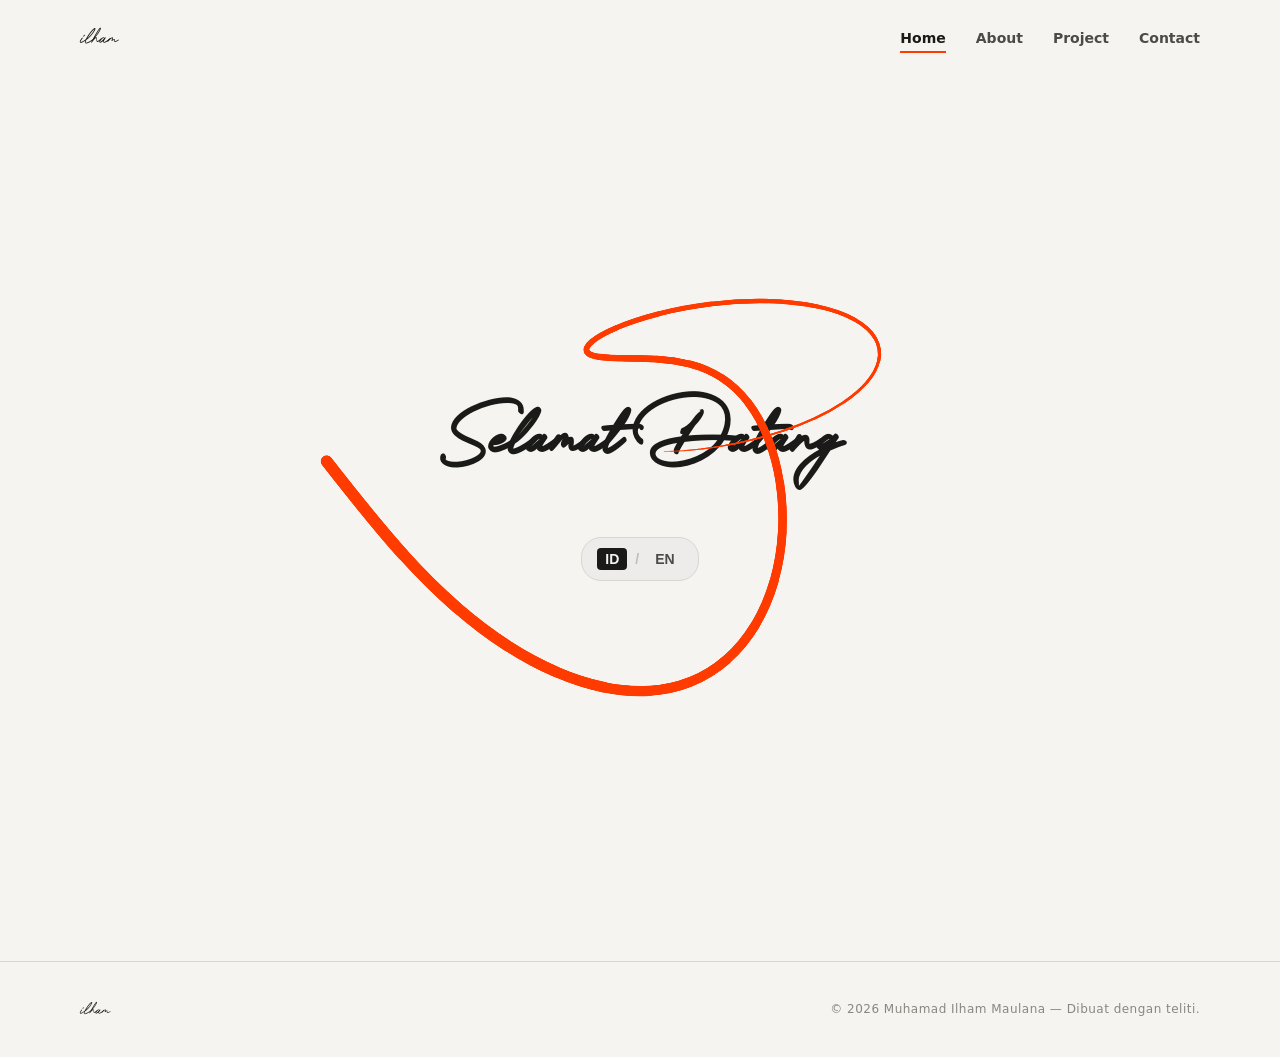
==== commit fe0ac698: "update" ====
--- a/index.html
+++ b/index.html
@@ -12,13 +12,14 @@
 
   <canvas class="cursor-trail" aria-hidden="true"></canvas>
   <header class="nav">
-    <div class="container nav__inner">
-      <a class="nav__logo" href="index.html" aria-label="ilham — beranda">ilham</a>
+    <div class="container nav-inner">
+      <a class="nav-logo" href="index.html" aria-label="ilham — beranda">ilham</a>
       <nav aria-label="Utama">
-        <ul class="nav__links">
-          <li><a class="nav__link" href="index.html">Home</a></li>
-          <li><a class="nav__link" href="about.html">About</a></li>
-          <li><a class="nav__link" href="projects.html">Project</a></li>
+        <ul class="nav-links">
+          <li><a class="nav-link" href="index.html">Home</a></li>
+          <li><a class="nav-link" href="about.html">About</a></li>
+          <li><a class="nav-link" href="projects.html">Project</a></li>
+          <li><a class="nav-link" href="contact.html">Contact</a></li>
         </ul>
       </nav>
     </div>
@@ -26,9 +27,9 @@
 
   <main>
     <section class="welcome">
-      <h1 class="welcome__text reveal d1" data-id="greeting">Selamat Datang</h1>
+      <h1 class="welcome-text reveal d1" data-id="greeting">Selamat Datang</h1>
 
-      <div class="welcome__controls">
+      <div class="welcome-controls">
         <button class="lang-toggle" aria-label="Toggle language">
           <span class="lang-indicator" data-lang="id">ID</span>
           <span class="lang-divider">/</span>
@@ -39,9 +40,9 @@
   </main>
 
   <footer class="foot">
-    <div class="container foot__inner">
-      <span class="foot__mark">ilham</span>
-      <span class="foot__meta">© 2026 Muhamad Ilham Maulana — Dibuat dengan teliti.</span>
+    <div class="container foot-inner">
+      <span class="foot-mark">ilham</span>
+      <span class="foot-meta">© 2026 Muhamad Ilham Maulana — Dibuat dengan teliti.</span>
     </div>
   </footer>
 
--- a/css/style.css
+++ b/css/style.css
@@ -1,11 +1,8 @@
-/* ilham — Portfolio */
-
 @font-face {
   font-family: 'Brother Signature';
   src: url('../assets/Brother Signature.otf') format('opentype');
 }
 
-/* Reset */
 * {
   margin: 0;
   padding: 0;
@@ -23,6 +20,7 @@
   line-height: 1.6;
   font-weight: 400;
   cursor: auto;
+  overflow-x: hidden;
 }
 
 img, svg {
@@ -42,7 +40,6 @@
   padding: 0 30px;
 }
 
-/* Navbar */
 .nav {
   position: sticky;
   top: 0;
@@ -56,7 +53,7 @@
   border-bottom-color: #D8D6D0;
 }
 
-.nav__inner {
+.nav-inner {
   display: flex;
   align-items: center;
   justify-content: space-between;
@@ -66,19 +63,19 @@
   padding: 0 30px;
 }
 
-.nav__logo {
+.nav-logo {
   font-family: 'Brother Signature', cursive;
   font-size: 28px;
   color: #1A1A18;
 }
 
-.nav__links {
+.nav-links {
   display: flex;
   gap: 30px;
   list-style: none;
 }
 
-.nav__link {
+.nav-link {
   font-weight: 700;
   font-size: 14px;
   color: #4A4A47;
@@ -87,23 +84,22 @@
   transition: all 0.3s ease;
 }
 
-.nav__link:hover {
+.nav-link:hover {
   color: #1A1A18;
   border-bottom-color: #1A1A18;
 }
 
-.nav__link.is-active {
+.nav-link.is-active {
   color: #1A1A18;
   border-bottom-color: #FF3C00;
 }
 
-/* Footer */
 .foot {
   border-top: 1px solid #D8D6D0;
   margin-top: 60px;
 }
 
-.foot__inner {
+.foot-inner {
   display: flex;
   flex-wrap: wrap;
   gap: 20px;
@@ -114,18 +110,17 @@
   padding: 30px;
 }
 
-.foot__mark {
+.foot-mark {
   font-family: 'Brother Signature', cursive;
   font-size: 22px;
 }
 
-.foot__meta {
+.foot-meta {
   font-size: 12px;
   color: #888780;
   letter-spacing: 0.04em;
 }
 
-/* Home Page */
 .welcome {
   min-height: calc(100vh - 76px);
   display: flex;
@@ -136,7 +131,7 @@
   text-align: center;
 }
 
-.welcome__text {
+.welcome-text {
   font-family: 'Brother Signature', cursive;
   font-size: 80px;
   line-height: 1;
@@ -144,7 +139,7 @@
   margin-bottom: 30px;
 }
 
-.welcome__controls {
+.welcome-controls {
   margin-top: 30px;
   display: flex;
   gap: 10px;
@@ -187,7 +182,6 @@
   color: #C0BDB6;
 }
 
-/* Load reveal animation */
 .reveal {
   opacity: 0;
   transform: translateY(18px);
@@ -203,41 +197,53 @@
 .is-ready .reveal.d2 { transition-delay: 0.18s; }
 .is-ready .reveal.d3 { transition-delay: 0.30s; }
 
-/* About Page */
 .about {
   padding: 60px 0;
-}
-
-.about__head {
+  min-height: calc(100vh - 76px);
+  display: flex;
+  flex-direction: column;
+  justify-content: center;
+}
+
+.about-head {
   max-width: 60ch;
   margin-bottom: 60px;
 }
 
-.about__title {
+.about-title {
   font-weight: 900;
   font-size: 48px;
   line-height: 1.1;
   margin-top: 15px;
 }
 
-.about__title .script {
+.about-title .script {
   font-family: 'Brother Signature', cursive;
   font-weight: 400;
   color: #FF3C00;
 }
 
-.about__grid {
+.eyebrow {
+  font-size: 14px;
+  color: #888780;
+  letter-spacing: 0.08em;
+  text-transform: uppercase;
+  font-weight: 600;
+  margin-bottom: 10px;
+}
+
+.about-grid {
   display: grid;
   grid-template-columns: 1fr 1fr;
   gap: 60px;
   align-items: start;
 }
 
-.about__photo {
+.about-photo {
   position: relative;
 }
 
-.about__photo::before {
+.about-photo::before {
   content: "";
   position: absolute;
   inset: 18px -18px -18px 18px;
@@ -246,22 +252,22 @@
   transition: inset 0.5s ease;
 }
 
-.about__photo:hover::before {
+.about-photo:hover::before {
   inset: 10px -22px -22px 22px;
 }
 
-.about__photo img {
+.about-photo img {
   width: 100%;
   border: 1px solid #C0BDB6;
   filter: grayscale(1) contrast(1.02);
   transition: filter 0.6s ease;
 }
 
-.about__photo:hover img {
+.about-photo:hover img {
   filter: grayscale(0);
 }
 
-.about__tag {
+.about-tag {
   position: absolute;
   left: 0;
   bottom: -1px;
@@ -274,18 +280,19 @@
   padding: 9px 14px;
 }
 
-.about__body p {
+.about-body p {
   color: #4A4A47;
+  font-size: 16px;
   margin-bottom: 16px;
 }
 
-.about__facts {
+.about-facts {
   list-style: none;
   margin-top: 30px;
   border-top: 1px solid #D8D6D0;
 }
 
-.about__facts li {
+.about-facts li {
   display: flex;
   justify-content: space-between;
   gap: 15px;
@@ -294,31 +301,30 @@
   font-size: 15px;
 }
 
-.about__facts .k {
+.about-facts .k {
   color: #888780;
   font-weight: 600;
   letter-spacing: 0.04em;
 }
 
-.about__facts .v {
+.about-facts .v {
   color: #1A1A18;
   font-weight: 600;
   text-align: right;
 }
 
-.about__sign {
+.about-sign {
   font-family: 'Brother Signature', cursive;
   font-size: 32px;
   margin-top: 30px;
   color: #1A1A18;
 }
 
-/* Projects Page */
 .work {
   padding: 60px 0;
 }
 
-.work__head {
+.work-head {
   display: flex;
   flex-wrap: wrap;
   align-items: flex-end;
@@ -327,26 +333,25 @@
   margin-bottom: 50px;
 }
 
-.work__title {
+.work-title {
   font-weight: 900;
   font-size: 48px;
   line-height: 1;
 }
 
-.work__count {
+.work-count {
   font-size: 13px;
   color: #888780;
   letter-spacing: 0.04em;
 }
 
-.work__content {
+.work-content {
   display: grid;
   grid-template-columns: 1fr 260px;
   gap: 40px;
   align-items: start;
 }
 
-/* Project Table */
 .ptable {
   list-style: none;
   border-top: 1px solid #C0BDB6;
@@ -354,14 +359,14 @@
   overflow: hidden;
 }
 
-.prow, .ptable__head {
+.prow, .ptable-head {
   display: grid;
   grid-template-columns: 50px 1fr 140px 70px 40px;
   align-items: center;
   gap: 15px;
 }
 
-.ptable__head {
+.ptable-head {
   padding: 12px 15px;
   background-color: #EEECEA;
   border-bottom: 1px solid #D8D6D0;
@@ -375,9 +380,11 @@
 .prow {
   padding: 12px 15px;
   border-bottom: 1px solid #D8D6D0;
+  border-left: 4px solid transparent;
   color: #1A1A18;
   background-color: #FFFFFF;
   transition: all 0.3s ease;
+  cursor: pointer;
 }
 
 .prow:last-child {
@@ -387,6 +394,16 @@
 .prow:hover {
   background-color: #EEECEA;
   padding-left: 18px;
+}
+
+.prow.is-selected {
+  background-color: #FFF4ED;
+  border-left-color: #FF3C00;
+  box-shadow: inset 0 0 0 1px #FFDDCC;
+}
+
+.prow.is-selected .c-num {
+  color: #FF3C00;
 }
 
 .prow .c-num {
@@ -438,8 +455,7 @@
   color: #FF3C00;
 }
 
-/* Project Preview */
-.work__preview {
+.work-preview {
   position: sticky;
   top: 80px;
   width: 100%;
@@ -451,65 +467,394 @@
   background-color: #EEECEA;
 }
 
-.work__preview img {
+.work-preview img {
   width: 100%;
   height: 100%;
   object-fit: cover;
   transition: opacity 0.3s ease;
 }
 
-/* Responsive */
+.contact {
+  padding: 60px 0;
+  min-height: calc(100vh - 76px);
+}
+
+.contact-head {
+  max-width: 60ch;
+  margin-bottom: 50px;
+}
+
+.contact-title {
+  font-weight: 900;
+  font-size: 48px;
+  line-height: 1.1;
+  margin-top: 15px;
+}
+
+.contact-title .script {
+  font-family: 'Brother Signature', cursive;
+  font-weight: 400;
+  color: #FF3C00;
+}
+
+.contact-desc {
+  color: #4A4A47;
+  margin-top: 16px;
+  font-size: 16px;
+}
+
+.contact-form {
+  max-width: 640px;
+  background-color: #FFFFFF;
+  border: 1px solid #C0BDB6;
+  border-radius: 8px;
+  padding: 30px;
+  box-shadow: 0 12px 32px rgba(26, 26, 24, 0.08);
+}
+
+.form-row {
+  display: grid;
+  grid-template-columns: 1fr 1fr;
+  gap: 20px;
+}
+
+.form-group {
+  margin-bottom: 20px;
+}
+
+.form-group label {
+  display: block;
+  font-size: 13px;
+  font-weight: 700;
+  letter-spacing: 0.04em;
+  color: #4A4A47;
+  margin-bottom: 8px;
+}
+
+.form-group input,
+.form-group select,
+.form-group textarea {
+  width: 100%;
+  padding: 12px 14px;
+  background-color: #F5F4F0;
+  border: 1px solid #D8D6D0;
+  border-radius: 8px;
+  font-family: inherit;
+  font-size: 15px;
+  color: #1A1A18;
+  transition: all 0.3s ease;
+}
+
+.form-group input:focus,
+.form-group select:focus,
+.form-group textarea:focus {
+  outline: none;
+  border-color: #1A1A18;
+  background-color: #FFFFFF;
+}
+
+.form-group textarea {
+  resize: vertical;
+  min-height: 120px;
+}
+
+.btn-primary {
+  display: inline-flex;
+  align-items: center;
+  justify-content: center;
+  padding: 14px 28px;
+  background-color: #1A1A18;
+  color: #F5F4F0;
+  border: 1px solid #1A1A18;
+  border-radius: 20px;
+  cursor: pointer;
+  font-size: 14px;
+  font-weight: 700;
+  transition: all 0.3s ease;
+}
+
+.btn-primary:hover {
+  background-color: #FF3C00;
+  border-color: #FF3C00;
+}
+
 @media (max-width: 1024px) {
-  .work__content {
+  .work-content {
     grid-template-columns: 1fr;
   }
 
-  .work__preview {
+  .work-preview {
     position: relative;
     top: auto;
-  }
-}
-
-@media (max-width: 760px) {
-  .about__grid {
+    aspect-ratio: 3/2;
+  }
+}
+
+@media (max-width: 768px) {
+  .container {
+    padding: 0 20px;
+  }
+
+  .nav-inner {
+    height: 64px;
+    padding: 0 20px;
+  }
+
+  .nav-logo {
+    font-size: 22px;
+  }
+
+  .nav-links {
+    gap: 16px;
+  }
+
+  .nav-link {
+    font-size: 12px;
+  }
+
+  .foot-inner {
+    gap: 14px;
+    padding: 20px;
+  }
+
+  .foot-mark {
+    font-size: 18px;
+  }
+
+  .welcome {
+    padding: 40px 20px;
+  }
+
+  .welcome-text {
+    font-size: 52px;
+    margin-bottom: 20px;
+  }
+
+  .welcome-controls {
+    margin-top: 20px;
+  }
+
+  .about {
+    padding: 40px 0;
+  }
+
+  .about-head {
+    margin-bottom: 30px;
+  }
+
+  .about-title,
+  .work-title,
+  .contact-title {
+    font-size: 34px;
+  }
+
+  .about-grid {
+    gap: 25px;
+  }
+
+  .about-body p {
+    font-size: 14px;
+  }
+
+  .work {
+    padding: 40px 0;
+  }
+
+  .work-head {
+    margin-bottom: 30px;
+  }
+
+  .work-content {
+    gap: 25px;
+  }
+
+  .contact {
+    padding: 40px 0;
+  }
+
+  .contact-head {
+    margin-bottom: 30px;
+  }
+
+  .contact-desc {
+    font-size: 14px;
+  }
+
+  .contact-form {
+    padding: 18px;
+  }
+
+  .form-group input,
+  .form-group select,
+  .form-group textarea {
+    font-size: 14px;
+  }
+
+  .btn-primary {
+    padding: 12px 20px;
+    font-size: 13px;
+  }
+
+  .form-row {
     grid-template-columns: 1fr;
-  }
-
-  .about__photo {
-    max-width: 420px;
-  }
-
-  .nav__logo {
-    font-size: 22px;
-  }
-
-  .prow, .ptable__head {
+    gap: 0;
+  }
+
+  .about-grid {
+    grid-template-columns: 1fr;
+  }
+
+  .about-photo {
+    max-width: 100%;
+  }
+
+  .about-photo::before {
+    inset: 12px -12px -12px 12px;
+  }
+
+  .about-photo:hover::before {
+    inset: 8px -16px -16px 16px;
+  }
+
+  .work-title {
+    flex-basis: 100%;
+  }
+
+  .prow, .ptable-head {
     grid-template-columns: 40px 1fr 36px;
     gap: 10px;
-  }
-
-  .ptable__head .c-cat,
-  .ptable__head .c-year,
+    padding: 14px 12px;
+  }
+
+  .ptable-head {
+    padding: 10px 12px;
+    font-size: 10px;
+  }
+
+  .ptable-head .c-cat,
+  .ptable-head .c-year,
   .prow .c-cat,
   .prow .c-year {
     display: none;
   }
 
+  .prow:hover {
+    padding-left: 14px;
+  }
+
+  .prow .c-num {
+    font-size: 12px;
+  }
+
+  .prow .c-name {
+    font-size: 16px;
+  }
+
   .prow .c-go {
     opacity: 1;
-    transform: none;
   }
 
   .prow:hover .c-name {
     transform: none;
   }
 
-  .welcome__text {
-    font-size: 50px;
-  }
-}
-
-/* Reduced Motion */
+  .foot-meta {
+    flex-basis: 100%;
+  }
+}
+
+@media (max-width: 480px) {
+  .container {
+    padding: 0 16px;
+  }
+
+  .nav-inner {
+    padding: 0 16px;
+  }
+
+  .nav-logo {
+    font-size: 20px;
+  }
+
+  .nav-links {
+    gap: 12px;
+  }
+
+  .nav-link {
+    font-size: 11px;
+  }
+
+  .foot-inner {
+    flex-direction: column;
+    padding: 16px;
+  }
+
+  .welcome {
+    padding: 30px 16px;
+  }
+
+  .welcome-text {
+    font-size: 36px;
+    margin-bottom: 16px;
+  }
+
+  .about-title,
+  .work-title,
+  .contact-title {
+    font-size: 26px;
+  }
+
+  .about-photo::before {
+    inset: 10px -10px -10px 10px;
+  }
+
+  .about-photo:hover::before {
+    inset: 6px -14px -14px 14px;
+  }
+
+  .about-facts li {
+    flex-direction: column;
+  }
+
+  .about-facts .v {
+    text-align: left;
+  }
+
+  .contact-form {
+    padding: 14px;
+  }
+
+  .prow, .ptable-head {
+    grid-template-columns: 35px 1fr 30px;
+    gap: 8px;
+    padding: 12px 10px;
+  }
+
+  .ptable-head {
+    padding: 8px 10px;
+  }
+
+  .prow:hover {
+    padding-left: 10px;
+  }
+
+  .prow .c-num {
+    font-size: 11px;
+  }
+
+  .prow .c-name {
+    font-size: 14px;
+  }
+
+  .prow .c-go {
+    font-size: 14px;
+  }
+
+  .work-preview {
+    aspect-ratio: 2/1.5;
+  }
+}
+
 @media (prefers-reduced-motion: reduce) {
   * {
     animation: none !important;
@@ -522,7 +867,6 @@
   }
 }
 
-/* Cursor Trail Canvas */
 .cursor-trail {
   position: fixed;
   top: 0;
